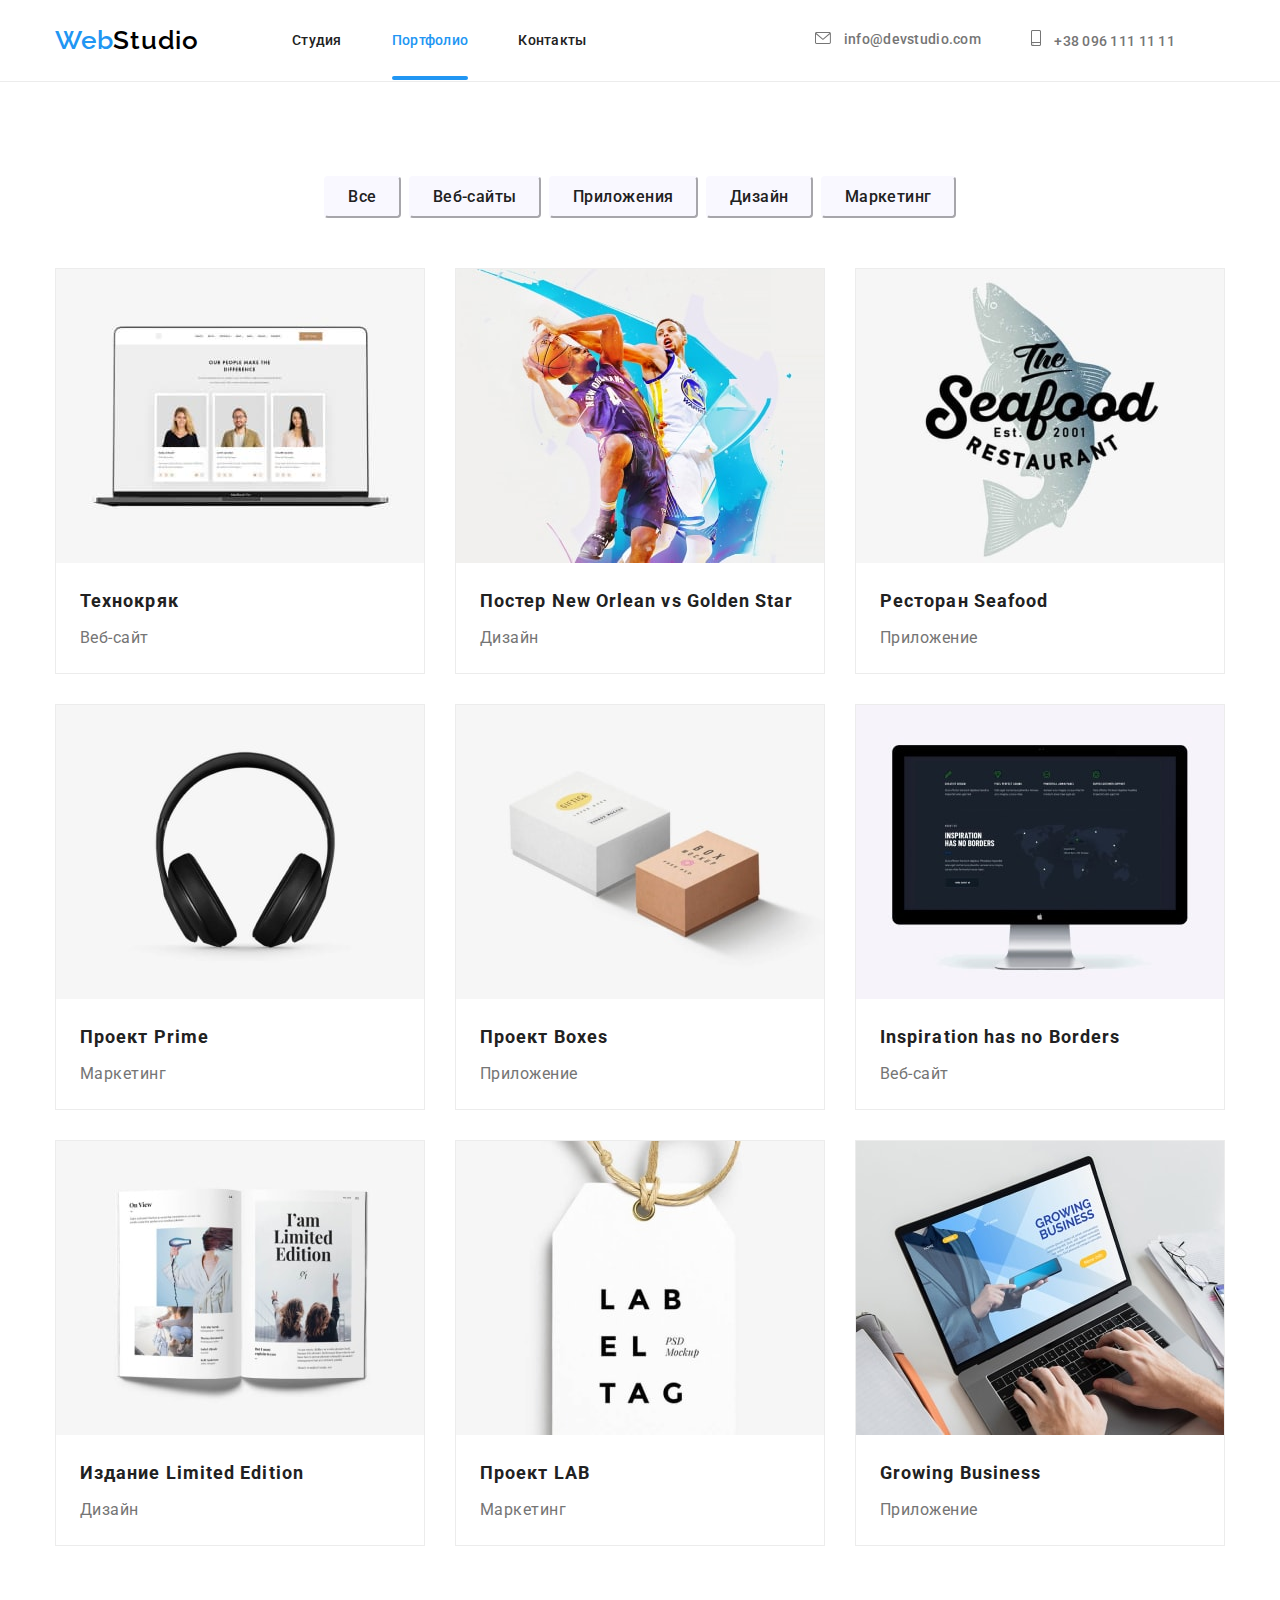
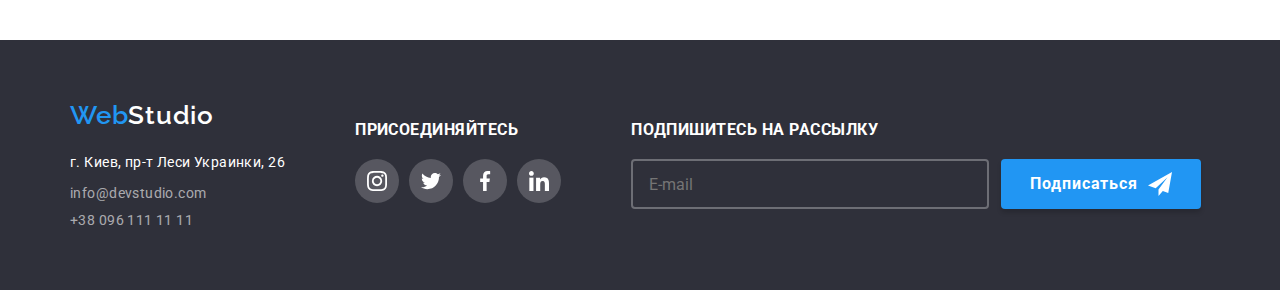
==== portfolio.html @ baeb5adb "добавление фалов" ====
<!DOCTYPE html>
<html lang="ru">
<head>
    <meta charset="UTF-8">
    <meta name="viewport" content="width=device-width, initial-scale=1.0">
    <title>Портфолио</title>
    <link rel="stylesheet" href="https://cdnjs.cloudflare.com/ajax/libs/modern-normalize/1.0.0/modern-normalize.css">
    <link rel="stylesheet" href="./css/styles.css"> 
    <link href="https://fonts.googleapis.com/css2?family=Raleway:wght@600&family=Roboto:wght@400;500;700;900&display=swap" rel="stylesheet">
</head>
<body>
    
        <!--HEADER-->
        <header class="header">
            <div class="container">
                <nav class="navigation">
                    <a class="link navigation-link" href="./index.html" aria-label="логотип вебстудии" lang="en">
                        <span class="web">Web</span>Studio
                        
                    </a>
                    <ul class="list navigation-list">
                        <li class="navigation-list-item">
                            <a class="link navigation-list-link" href="./index.html"> Студия </a>
                        </li>
                        <li class="navigation-list-item">
                            <a class="link navigation-list-link link-portofolio" href="">Портфолио</a>
                        </li>
                        <li class="navigation-list-item">
                            <a class="link navigation-list-link" href="">Контакты</a>
                        </li>
                    </ul>
                </nav>
                
                <address class="address">
                    <ul class="list header-address-link">
                    <li class="header-address">
                        <a class="link header-mail-link" 
                            href="mailto:info@devstudio.com">
                            <svg>
                                <use href="./images/sprite.svg#icon-envelope" ></use>
                            </svg>
                            info@devstudio.com
                        </a>
                    </li>
                    <li class="header-address">
                        <a class="link header-tel-link" 
                            href="tel:+380961111111">
                            <svg>
                                <use href="./images/sprite.svg#icon-smartphone" ></use>
                            </svg>
                            +38 096 111 11 11
                        </a>
                    </li>
                    </ul>
            </address>
            </div>
        </header>

        <main>
            
            <nav class="projects-nav">
                <div class="container">
                    <h1 class="title-projects-nav visually-hidden">Навигация по проектам</h1>
                    <ul class="list btn-nav">
                        <li class="btn-nav-list">
                            <button type="button" class="model-btn-nav"> Все </button>
                        </li>
                        <li class="btn-nav-list">
                            <button type="button" class="model-btn-nav"> Веб-сайты </button>
                        </li>
                        <li class="btn-nav-list">
                            <button type="button" class="model-btn-nav"> Приложения </button>
                        </li>
                        <li class="btn-nav-list">
                            <button type="button" class="model-btn-nav"> Дизайн </button>
                        </li>
                        <li class="btn-nav-list">
                            <button type="button" class="model-btn-nav"> Маркетинг </button>
                        </li>
                    </ul>
                </div>
            </nav>
            
            <section class="project-nav-section">
                <div class="container">
                    <ul class="list list-project-nav">
                        <li class="list-progect">
                            <div class="project-text-container">
                                <div class="project-text">
                                    <p>Технокряк это современная площадка распространения коронавируса. Компании используют эту платформу для цифрового шпионажа и атак на защищённые сервера конкурентов.</p>
                                </div>
                                <img class="project-img" src="./images/project-foto/project1.jpg" alt="Фотографии специалистов">
                                
                            </div>
                            <div class="container-subject">
                                <h3 class="subject"> Технокряк</h3>
                                <p class="subject-project">Веб-сайт</p>
                            </div>
                        </li>
                        <li class="list-progect">
                            <div class="project-text-container">
                                <div class="project-text">
                                    <p>Технокряк это современная площадка распространения коронавируса. Компании используют эту платформу для цифрового шпионажа и атак на защищённые сервера конкурентов.</p>
                                </div>
                                <img class="project-img" src="./images/project-foto/project2.jpg" alt="Постер баскетбольного матча">
                            </div>

                            <div class="container-subject">
                                <h3 class="subject">Постер <span lang="en"> New Orlean vs Golden Star</span></h3>
                                <p class="subject-project">Дизайн</p>
                            </div>
                        </li>
                        <li class="list-progect">
                            <div class="project-text-container">
                                <div class="project-text">
                                    <p>Технокряк это современная площадка распространения коронавируса. Компании используют эту платформу для цифрового шпионажа и атак на защищённые сервера конкурентов.</p>
                                </div>
                                <img class="project-img" src="./images/project-foto/project3.jpg" alt="Логотип ресторана в виде рыбы">
                            </div>
                            <div class="container-subject">
                                <h3 class="subject"> Ресторан <span lang="en"> Seafood</span></h3>
                                <p class="subject-project">Приложение</p>
                            </div>
                        </li>
                        <li class="list-progect">
                            <div class="project-text-container">
                                <div class="project-text">
                                    <p>Технокряк это современная площадка распространения коронавируса. Компании используют эту платформу для цифрового шпионажа и атак на защищённые сервера конкурентов.</p>
                                </div>  
                                <img class="project-img" src="./images/project-foto/project4.jpg" alt="Наушники">
                            </div>
                            <div class="container-subject">
                                <h3 class="subject"> Проект <span lang="en"> Prime</span></h3>
                                <p class="subject-project">Маркетинг</p>
                            </div>
                        </li>
                        <li class="list-progect"> 
                            <div class="project-text-container">
                                <div class="project-text">
                                    <p>Технокряк это современная площадка распространения коронавируса. Компании используют эту платформу для цифрового шпионажа и атак на защищённые сервера конкурентов.</p>
                                </div>
                                <img class="project-img" src="./images/project-foto/project5.jpg" alt="Две коробочки">
                            </div>
                            <div class="container-subject">
                                <h3 class="subject">Проект <span lang="en"> Boxes</span></h3>
                                <p class="subject-project">Приложение </p>
                            </div>
                        </li>
                        <li class="list-progect">
                            <div class="project-text-container">
                                <div class="project-text">
                                    <p>Технокряк это современная площадка распространения коронавируса. Компании используют эту платформу для цифрового шпионажа и атак на защищённые сервера конкурентов.</p>
                                </div>
                                <img class="project-img" src="./images/project-foto/project6.jpg" alt="Веб-сайт на мониторе компьютера">
                            </div>
                            <div class="container-subject">
                                <h3 class="subject"> <span lang="en">Inspiration has no Borders</span></h3>
                                <p class="subject-project">Веб-сайт</p>
                            </div>
                        </li>
                        <li class="list-progect">
                            <div class="project-text-container">
                                <div class="project-text">
                                    <p>Технокряк это современная площадка распространения коронавируса. Компании используют эту платформу для цифрового шпионажа и атак на защищённые сервера конкурентов.</p>
                                </div>
                                <img class="project-img" src="./images/project-foto/project7.jpg" alt="Раскрытая книга">
                            </div>
                            <div class="container-subject">
                                <h3 class="subject"> Издание <span lang="en"> Limited Edition</span></h3>
                                <p class="subject-project">Дизайн</p>
                            </div>   
                        </li>
                        <li class="list-progect">
                            <div class="project-text-container">
                                <div class="project-text">
                                    <p>Технокряк это современная площадка распространения коронавируса. Компании используют эту платформу для цифрового шпионажа и атак на защищённые сервера конкурентов.</p>
                                </div>
                                <img class="project-img" src="./images/project-foto/project8.jpg" alt="Бирка">
                            </div>
                            <div class="container-subject">
                                <h3 class="subject"> Проект <span lang="en"> LAB</span></h3>
                                <p class="subject-project">Маркетинг</p>
                            </div>
                        </li>
                        <li class="list-progect">
                            <div class="project-text-container">
                                <div class="project-text">
                                    <p>Технокряк это современная площадка распространения коронавируса. Компании используют эту платформу для цифрового шпионажа и атак на защищённые сервера конкурентов.</p>
                                </div>
                                <img class="project-img" src="./images/project-foto/project9.jpg" alt="Сайт приложения">
                            </div>
                            <div class="container-subject">
                                <h3 class="subject"> <span lang="en">Growing Business</span> </h3>
                                <p class="subject-project">Приложение</p>
                            </div>
                        </li>
                    </ul>
                </div>
            </section>
            
        </main>

        <footer class="footer">
            <div class="container-footer">
                <ul class="footer-list list">
                    <li class="footer-item">
                        <a class="link footer-navigation-link" href="./index.html" aria-label="логотип вебстудии" lang="en">
                            <span class="web">Web</span>Studio
                        </a> 
                        <address class="address">
                            <ul class="list footer-address-link">
                                <li class="footer-link">
                                    <a class="link footer-maps-link" href="https://goo.gl/maps/2Fpc7KWCbMKG8SjK6" target="_blank">г. Киев, пр-т Леси Украинки, 26</a>  </li>
                                <li class="footer-link">
                                    <a class="link footer-mail-link" href="mailto:info@devstudio.com">info@devstudio.com</a></li>
                                <li class="footer-link">
                                    <a class="link footer-tel-link" href="tel:+380961111111">+38 096 111 11 11</a></li>
                            </ul>
                        </address>
                    </li>
                    <li class="footer-item-container">
                       <h3 class="social-title">присоединяйтесь</h3> 
                       <ul class="social-list-footer list">
                        <li class="social-footer-item">
                          <a href="" class="social-footer-link">
                              <svg>
                                  <use href="./images/sprite.svg#icon-instagram" ></use>
                              </svg>
                          </a>
                        </li>
                        <li class="social-footer-item">
                          <a href="" class="social-footer-link">
                            <svg>
                                <use href="./images/sprite.svg#icon-twitter" ></use>
                            </svg> 
                          </a>

                        </li>
                        <li class="social-footer-item">
                          <a href="" class="social-footer-link">
                            <svg>
                                <use href="./images/sprite.svg#icon-facebook" ></use>
                            </svg>
                          </a>

                        </li>
                        <li class="social-footer-item">
                          <a href="" class="social-footer-link">
                            <svg>
                                <use href="./images/sprite.svg#icon-linkedin" ></use>
                            </svg>
                          </a>

                        </li>
                    </ul>
                    </li>
                    <li class="footer-form-section">
                        <h3 class="social-title">Подпишитесь на рассылку</h3> 
                        <form action="#" class="footer-form">
                            <input type="email" 
                                name="email" 
                                
                                placeholder="E-mail"
                                class="footer-form-input">
                            <button type="submit" class="form-footer-btn">
                                
                                    Подписаться
                                    <svg width="24px" height="24px" class="submit-icon">
                                        <use href="./images/sprite.svg#icon-send"></use>
                                    </svg>        
                                
                            </button>   
                        </form>
                    </li>
                </ul>
            </div>
        </footer>
    
    
</body>
</html>
---- css/styles.css ----
:root {
    --main-font: "Roboto", sans-serif; 
    --secondary-font: "Raleway", sans-serif;
    --title-light-thene-color: #212121;
    --title-dark-thene-color: #FFFFFF;
    --subtitle-color: #757575;
    --footer-address-color: rgba(255, 255, 255, 0.6);
    --accent-color: #2196F3; 
    --portfolio-btn: #F9F8FF;
    --timing-function: cubic-bezier(0.4, 0, 0.2, 1);

}

*,
*::before,
*::after {
    margin: 0;
    padding: 0;
}

body {
    font-family: var(--main-font);
    font-style: normal;
}


.link {
    text-decoration: none;
}

.list {
    list-style: none;
    padding: 0;
    margin: 0;
}
.address {
    font-style: normal;
}

img {
    display: block;
}

.web {
    color: #2196F3;
}

.visually-hidden {
    position: absolute !important;
    clip: rect(1px 1px 1px 1px); /* IE6, IE7 */
    clip: rect(1px, 1px, 1px, 1px);
    padding: 0 !important;
    border: 0 !important;
    height: 1px !important;
    width: 1px !important;
    overflow: hidden;
}

.container {
    width: 1200px;
    padding-left: 15px;
    padding-right: 15px;
    margin: 0 auto;
}
   

.header {
    padding-bottom: 25px;
    padding-top: 25px;
    border-bottom: 1px solid #ECECEC;
}

.header .container {
    display: flex;
    align-items: center;
}

.header .address {
    margin-left: auto;
    margin-right: 50px;
}

.navigation {
    display: flex;
}

.navigation-list {
    display: flex;
    align-items: center;
}

.header-address-link{
    display: flex;
    transition: color 250ms var(--timing-function);
}

.header-mail-link svg {
    height: 12px;
    width: 16px;
    margin-right: 10px;
}

.header-tel-link svg {
    height: 16px;
    width: 10px;
    margin-right: 10px;
}

.header-mail-link:hover svg,
.header-tel-link:hover svg {
    --color5: #2196F3;
} 

.navigation-list-item:not(:last-child) {
    margin-right: 50px;
}

.header-address:not(:last-child) {
    margin-right: 50px;
}

.navigation-link {
    font-family: var(--secondary-font);
    font-style: normal;
    font-weight: 600;
    font-size: 26px;
    line-height: 1.192;
    letter-spacing: 0.03em;
    color: #000000;
    margin-right: 93px;

}
.navigation-list-link {
    font-family: var(--main-font);
    font-style: normal;
    font-weight: 500;
    font-size: 14px;
    line-height: 1.143;
    letter-spacing: 0.02em;
    color: #212121;
    padding-top: 32px;
    padding-bottom: 32px;
    position: relative; 
    transition: color 250ms var(--timing-function);
}



.link-studija,
.link-portofolio {
    color: var(--accent-color);
}


.link-studija::after,
.link-portofolio::after {
    display: block;
    content: " ";
    left: 0;
    bottom: 0;
    width: 100%;
    height: 4px;
    border-radius: 2px;
    background-color:var(--accent-color);
    position: absolute;
    transition: color 250ms var(--timing-function);
}


.navigation-list-link:hover,
.navigation-list-link:focus,
.header-address-link :hover,
.header-address-link :focus {
    color: var(--accent-color);
}

.header-mail-link,
.header-tel-link {
    font-family: var(--main-font);
    font-style: normal;
    font-weight: 500;
    font-size: 14px;
    line-height: 1.143;
    letter-spacing: 0.02em;
    color: #757575;
}


.hero-title {
    margin-top: 0;
    margin-bottom: 30px;
    font-family: var(--main-font);
    font-style: normal;
    font-weight: 900;
    font-size: 44px;
    line-height: 1.366;
    text-align: center;
    letter-spacing: 0.06em;
    text-transform: uppercase;
    color: var(--title-dark-thene-color); 
}

.hero {
    background: #2F303A;
    padding-top: 200px;
    padding-bottom: 200px;
    background-image: linear-gradient(rgba(47, 48, 58, 0.4),rgba(47, 48, 58, 0.4)), 
                      url(../images/hero/hero1.jpg);
    background-repeat: no-repeat;    
    background-size: cover;            
}

.model-btn {
    min-width: 200px;
    border-radius: 4px;
    padding: 10px 32px;
    font-family: var(--main-font);
    font-style: normal;
    font-weight: 700;
    font-size: 16px;
    line-height: 1.875;
    align-items: center;
    text-align: center;
    letter-spacing: 0.06em;
    color: var(--title-dark-thene-color);
    background: var(--accent-color);
    border-color: var(--accent-color);
    display: block;
    margin: 0 auto; 
    cursor: pointer; 
    outline: none;
    border: none;
}


.backdrop {
    position: fixed;
    overflow-y: auto;
    top: 0;
    left: 0;
    width: 100%;
    height: 100%;
    background-color: rgba(0, 0, 0, 0.5);
}

.support {
    display: flex;
    justify-content: center;
    align-items: center;
    min-height: 100%;
}

.model {
    position: relative;
    width: 528px;
    height: 581px;
    background-color: #FFFFFF;
    
    padding-left: 40px;
    padding-right: 40px;
    
}

.close-btn svg {
    position: absolute;
    width: 30px;
    height: 30px;
    top: 8px;
    right: 8px; 
    background-color: #FFFFFF;
    border: 1px solid rgba(0, 0, 0, 0.1);
    border-radius: 50%;
    cursor: pointer;
   
}

.close-btn:hover  {
    --color3: #2196F3;
}

.modal-title {
    font-weight: 700;
    font-size: 20px;
    line-height: 1.172;
    text-align: center;
    letter-spacing: 0.03em;
    color: #212121;
    margin-top: 16px;
    margin-bottom: 12px;
}

.form-container {
    display: block;
    margin-bottom: 10px;
    font-weight: 400;
    font-size: 12px;
    line-height: 1.172;
    text-align: ;
    letter-spacing: 0.01em;
    color: rgba(117, 117, 117, 1);
    position: relative;
    cursor: pointer;
}

.form-input{
    
    width: 448px;
    height: 40px;
    border-color: rgba(33, 33, 33, 0.2);
    border-style: solid;
    margin-top: 4px;
    padding-left: 42px;
}   

.form-container-coment {
    font-weight: 400;
    font-size: 12px;
    line-height: 1.172;
    text-align: ;
    letter-spacing: 0.01em;
    color: rgba(117, 117, 117, 1);
    cursor: pointer;
    
}

.form-coment{
    
    width: 448px;
    height: 120px;
    padding: 12px;
    resize: none;
    border-color: rgba(33, 33, 33, 0.2);
    border-style: solid;
    margin-top: 4px;
    margin-bottom: 20px; 
}

.modal-form-icon {
    position: absolute;
    bottom: 12px;
    left: 12px;
}

.form-input:focus + .modal-form-icon,
.form-input:hover + .modal-form-icon{
    fill: #2196F3;
}

.form-input:hover,
.form-coment:hover,
.form-input:focus,
.form-coment:focus {
    border-color: #2196F3;
    color: #2196F3;
    outline: none;
}

.form-checkbox-conteiner {
    display: flex;
    align-items: center;
    justify-content: center;
    font-family: var(--main-font);
    font-style: normal;
    font-weight: 400;
    font-size: 14px;
    line-height: 1.714;
    letter-spacing: 0.03em;
    color: rgba(117, 117, 117, 1);
    

}

.form-checkbox-conteiner::before {
    display: inline-block;
    content: "";
    width: 16px;
    height: 15px;
    border-radius: 2px;
    border: 0.75px solid #212121;
    margin-right: 8px;
    
   
}

.form-checkbox:checked + .form-checkbox-conteiner::before {
    background-color: #2196F3;
    background-image: url(../images/modal/check.svg);
    border: none;
   
    
}


.checkbox-item {
    color: #2196F3;
    margin-left: 5px;
    
}


.form-submit-btn {
    
    font-family: var(--main-font);
    font-style: normal;
    font-weight: 700;
    font-size: 16px;
    line-height: 1.875;
    align-items: center;
    text-align: center;
    letter-spacing: 0.06em;
    background-color: rgba(33, 150, 243, 1);
    width: 200px;
    height: 50px;
    border-radius: 4px;
    border-color: rgba(33, 150, 243, 1);
    color: #FFFFFF;
    box-shadow: 0px 4px 4px rgba(0, 0, 0, 0.15);
    cursor: pointer;
    display: block;
    margin: 0 auto;
    border: none;
    
}

.is-hidden {
    opacity: 0;
    visibility: hidden;
    pointer-events: none;
}

.articl {
    padding-top: 47px;
    padding-bottom: 47px;
}

.articl-list {
    display: flex;
    
}

.articl-list-item:not(:last-child) {
    margin-right: 30px;
   
}

.articl-list-item {
    width: 270px;
}


.antenna::before {
    display: block;
    content: "";
    height: 120px;
    background-image: url(../images/figure-icon/antenna.svg);
    background-repeat: no-repeat;
    background-position: center;
    background-color: #F5F4FA;
    
}

.clock::before {
    display: block;
    content: "";
    height: 120px;
    background-image: url(../images/figure-icon/clock.svg);
    background-repeat: no-repeat;
    background-position: center;
    background-color: #F5F4FA;
}

.diagram::before {
    display: block;
    content: "";
    height: 120px;
    background-image: url(../images/figure-icon/diagram.svg);
    background-repeat: no-repeat;
    background-position: center;
    background-color: #F5F4FA;
}

.astronaut::before {
    display: block;
    content: "";
    height: 120px;
    background-image: url(../images/figure-icon/astronaut.svg);
    background-repeat: no-repeat;
    background-position: center;
    background-color: #F5F4FA;
}


.articl-title-hidden {
    margin-top: 0;
    margin-bottom: 0;
}

.articl-title {
    margin-top: 30px;
    margin-bottom: 10px;
    font-weight: 700;
    font-size: 14px;
    line-height: 1.143;
    letter-spacing: 0.03em;
    text-transform: uppercase;
    color: #212121;
}

.articl-content {
    margin-top: 0;
    margin-bottom: 0;
    font-family: var(--main-font);
    font-style: normal;
    font-weight: normal;
    font-size: 14px;
    line-height: 1.714;
    letter-spacing: 0.03em;
    color: #757575;
}

.services-section {
    padding-bottom: 94px;
    
}

.services-title,
.about-title,
.clients-title {
    font-weight: 700;
    font-size: 36px;
    line-height: 1.167;
    text-align: center;
    letter-spacing: 0.03em;
    color: #212121;
    margin-top: 0;
    margin-bottom: 50px;
}

.services-img-list {
    display: flex;
    flex-wrap: wrap;
}

.services-img {
    width: 370px;
    position: relative;
    
}

.services-img:not(:last-child) {
    margin-right: 30px;
}

.services-text {
    background: rgba(47, 48, 58, 0.8);
    color: #FFFFFF;
    font-family: var(--main-fon);
    font-style: normal;
    font-weight: 700;
    font-size: 14px;
    line-height: 1.143;
    letter-spacing: 0.03em;
    text-align: center;
    text-transform: uppercase;
    padding-top: 27px;
    padding-bottom: 27px;
    position: absolute;
    width: 100%;
    left: 0;
    bottom: 0;
}

.about-us-section {
    padding-top: 94px;
    padding-bottom: 94px;
    background-color: #F5F4FA;
}

.container-about {
    padding-top: 30px;
    padding-bottom: 30px;
}

.about-list   {
    display: flex;
    flex-wrap: wrap;

}

.about-inf {
    width: 270px;
    background-color: #FFFFFF;
    border: 1px solid #ECECEC;
    box-shadow: 0px 2px 1px 0px rgba(0, 0, 0, 0.2), 
                0px 1px 1px 0px rgba(0, 0, 0, 0.14), 
                0px 1px 3px 0px rgba(0, 0, 0, 0.12);
    border-radius: 0px 0px 4px 4px;            
}

.about-inf:not(:last-child) {
    margin-right: 30px;
}

.about-img {
    width: 270px;
    margin-top: 0;
    margin-bottom: 0;
}

.about-name {
    font-weight: 500;
    font-size: 16px;
    line-height: 1.188;
    text-align: center;
    letter-spacing: 0.03em;
    color: #212121;
    margin-top: 0;
    margin-bottom: 10px;
}

.about-prof {
    font-weight: 400;
    font-size: 16px;
    line-height: 1.188;
    text-align: center;
    letter-spacing: 0.03em;
    color: #757575;
    margin-top: 0;
    margin-bottom: 16px;
}

.social-list {
    display: flex;
    align-items: center;
    justify-content: center;
}

.social-link {
    display: flex;
    height: 44px;
    width: 44px;
    border-radius: 50%;
    align-items: center;
    justify-content: center;
}

.social-list-item {
    display: flex;
    border-radius: 50%;
    align-items: center;
    justify-content: center;
    transition: all 250ms var(--timing-function);
}

.social-list-item:not(:last-child) {
    margin-right: 10px;
}

.social-list-item:hover {
    background-color: #2196F3 ;
    cursor: pointer;
    
}

.social-list-item:hover svg {
    --color4: #FFFFFF; }


.social-link svg {
    width: 20px;
    height: 20px;
}

.clients-section {
    padding-top: 94px;
    padding-bottom: 94px;
}

.clients-list {
    display: flex;
    align-items: center;
    justify-content: center;
}

.clients-list-link {
    display: flex;
    height: 90px;
    width: 170px;
    align-items: center;
    justify-content: center ;
    border: 1px solid #afb1b8;
    border-radius: 4px;
    transition: all 250ms var(--timing-function);
}

.clients-list-item:not(:last-child) {
    margin-right: 30px;
}

.clients-list-link svg {
    --color2: #AFB1B8;
    transition: all 250ms var(--timing-function);
   
    
}

.clients-list-link:hover svg {
    --color4: #2196F3;
    --color2:  #2196F3;
}

.clients-list-link:hover {
   border: 1px solid #2196F3;
}

.project-nav-section {
    padding-bottom: 94px;
}

.projects-nav {
    padding-top: 94px;
    padding-bottom: 50px;
}

.title-projects-nav {
    margin-top: 0;
    margin-bottom: 0;
}

.list btn-nav {
    margin-top: 0;
    margin-bottom: 0;
}

.list-project-nav {
    display: flex;
    flex-wrap: wrap;
}

.btn-nav {
    display: flex;
    flex-wrap: wrap;
    justify-content: center;
}

.model-btn-nav {

    display: inline-block;
    min-width: 73px;
    border-radius: 4px;
    padding: 6px 22px;
    align-items: center;
    font-family: var(--main-font);
    font-weight: 500;
    font-size: 16px;
    line-height: 1.625;
    text-align: center;
    letter-spacing: 0.03em;
    color: var(--title-light-thene-color);
    background: var(--portfolio-btn);
    border-color: var(--portfolio-btn);
    transition: all  250ms var(--timing-function);
}

.model-btn-nav:hover,
.model-btn-nav:focus {
    background-color: var(--accent-color);
    color: var(--title-dark-thene-color);
    cursor: pointer;
}

.btn-nav-list:not(:last-child) {
    margin-right: 8px;
}


.list-progect {
    
    width: 370px;
    border: 1px solid #ECECEC;
    transition: all 250ms var(--timing-function);
    
}

.list-progect:hover {
    box-shadow: 1px 4px 6px 0px rgba(0, 0, 0, 0.16), 
                1px 4px 6px 0px rgba(0, 0, 0, 0.06), 
                1px 4px 6px 0px rgba(0, 0, 0, 0.12); 
    
}

.list-progect:hover .project-text {
    cursor: pointer;
    transform: translateY(0%);
}

.list-progect:not(:nth-child(3n)) {
    margin-right: 30px;
}

.list-progect:not(:nth-last-child(-n+3)) {
    margin-bottom: 30px;
}

.project-img {
    margin-top: 0;
    margin-bottom: 0;
    
}

.project-text-container {
    position: relative;
    overflow: hidden;
}

.project-text {

    position: absolute;
    display: inline-block;
    font-family: var(--main-font);
    font-weight: 400;
    font-size: 18px;
    line-height: 28px;
    font-style: normal;
    letter-spacing: 0.03em;
    background-color: rgba(33, 150, 243, 0.9);
    color: #FFFFFF;
    width: 100%;
    height: 100%;

    padding: 63px 24px;
    top: 0;
    left: 0;
    transform: translateY(100%);
    transition: transform 250ms cubic-bezier(0.4, 0, 0.2, 1);
    
    
}


.subject {
    font-weight: 700;
    font-size: 18px;
    line-height: 2;
    letter-spacing: 0.06em;
    color: #212121;
    margin-top: 0;
    margin-bottom: 4px;

}

.subject-project {
    font-weight: 400;
    font-size: 16px;
    line-height: 1.875;
    letter-spacing: 0.03em;
    color: #757575;
    margin-top: 0;
    margin-bottom: 0;

}

.container-subject {
    padding: 20px 24px;
}


.footer {
    background: #2F303A;
    padding-top: 60px;
    padding-bottom: 60px;
    
   
}

.container-footer {
    width: 1170px;
    padding-left: 15px;
    padding-right: 15px;
    margin: 0 auto; 
}

.footer-navigation-link {
    font-family: var(--secondary-font);
    font-style: normal;
    font-weight: 600;
    font-size: 26px;
    line-height: 1.192;
    letter-spacing: 0.03em;
    color: var(--title-dark-thene-color);
}

.footer-maps-link {
    font-family: var(--main-font);
    font-style: normal;
    font-weight: 400;
    font-size: 14px;
    line-height: 1.714;
    letter-spacing: 0.03em;
    color: var(--title-dark-thene-color);
}

.footer-mail-link,
.footer-tel-link {
    font-family: var(--main-font);
    font-style: normal;
    font-weight: 400;
    font-size: 14px;
    line-height: 1,714px;
    letter-spacing: 0.03em;
    color: rgba(255, 255, 255, 0.6);
    margin-top: 0;
    margin-bottom: 0;
}

.footer-link:not(:last-child) {
    margin-bottom: 9px;
}

.footer .address {
    margin-top: 20px;
}

.footer-list {
    display: flex;
    align-items: center;
   

}

.footer-item {
    margin-right: 70px;
}

.footer-item-container {
    margin-bottom: 6px;
    margin-right: 70px;
}

.social-title {
    margin-bottom: 20px;
    text-transform: uppercase;
    font-size: var(--main-font);
    font-weight: 700;
    color: #FFFFFF;
    letter-spacing: 0.03em;
}

.social-list-footer {
    display: flex;
    align-items: center;
    justify-content: center;
   
}

.social-footer-item {
    display: flex;
    height: 44px;
    width: 44px;
    border-radius: 50%;
    align-items: center;
    justify-content: center;
    background: rgba(255, 255, 255, 0.1); 
}

.social-footer-link {
    display: flex;
    height: 44px;
    width: 44px;
    border-radius: 50%;
    align-items: center;
    justify-content: center;
    background: rgba(255, 255, 255, 0.1); 
    transition: background-color 250ms var(--timing-function);
}


.social-footer-item:not(:last-child) {
    margin-right: 10px;
}

.social-footer-link svg {
    width: 20px;
    height: 20px;
    --color4: #FFFFFF
}

.social-footer-link:hover {
    background-color: #2196F3 ;
}


.footer-form-input {
    width: 358px;
    height: 50px;
    margin-right: 12px;
    background-color: transparent;
    border-color: rgba(255, 255, 255, 0.3);
    border-style: solid;
    padding-left: 16px;
    border-radius: 4px;
    color: #FFFFFF ;
}

.footer-form-input:hover,
.footer-form-input:focus {
    border-color: #2196F3;
    
    outline: none;
}

.footer-form {
    display: flex;
}

.form-footer-btn {
    position: relative;
    display: flex;
    align-items: center;
    justify-content: center;
    font-family: var(--main-font);
    font-style: normal;
    font-weight: 700;
    font-size: 16px;
    line-height: 1.875;
    align-items: center;
    text-align: center;
    letter-spacing: 0.06em;
    background-color: rgba(33, 150, 243, 1);
    width: 200px;
    height: 50px;
    border-radius: 4px;
    border-color: rgba(33, 150, 243, 1);
    color: #FFFFFF;
    box-shadow: 0px 4px 4px rgba(0, 0, 0, 0.15);
    cursor: pointer;
    margin: 0 auto;
    border: none;
    
}

.btn-submit {
    margin-top: 30px;
    margin-bottom: 35px;
}

.submit-icon {
    margin-left: 10px;
}
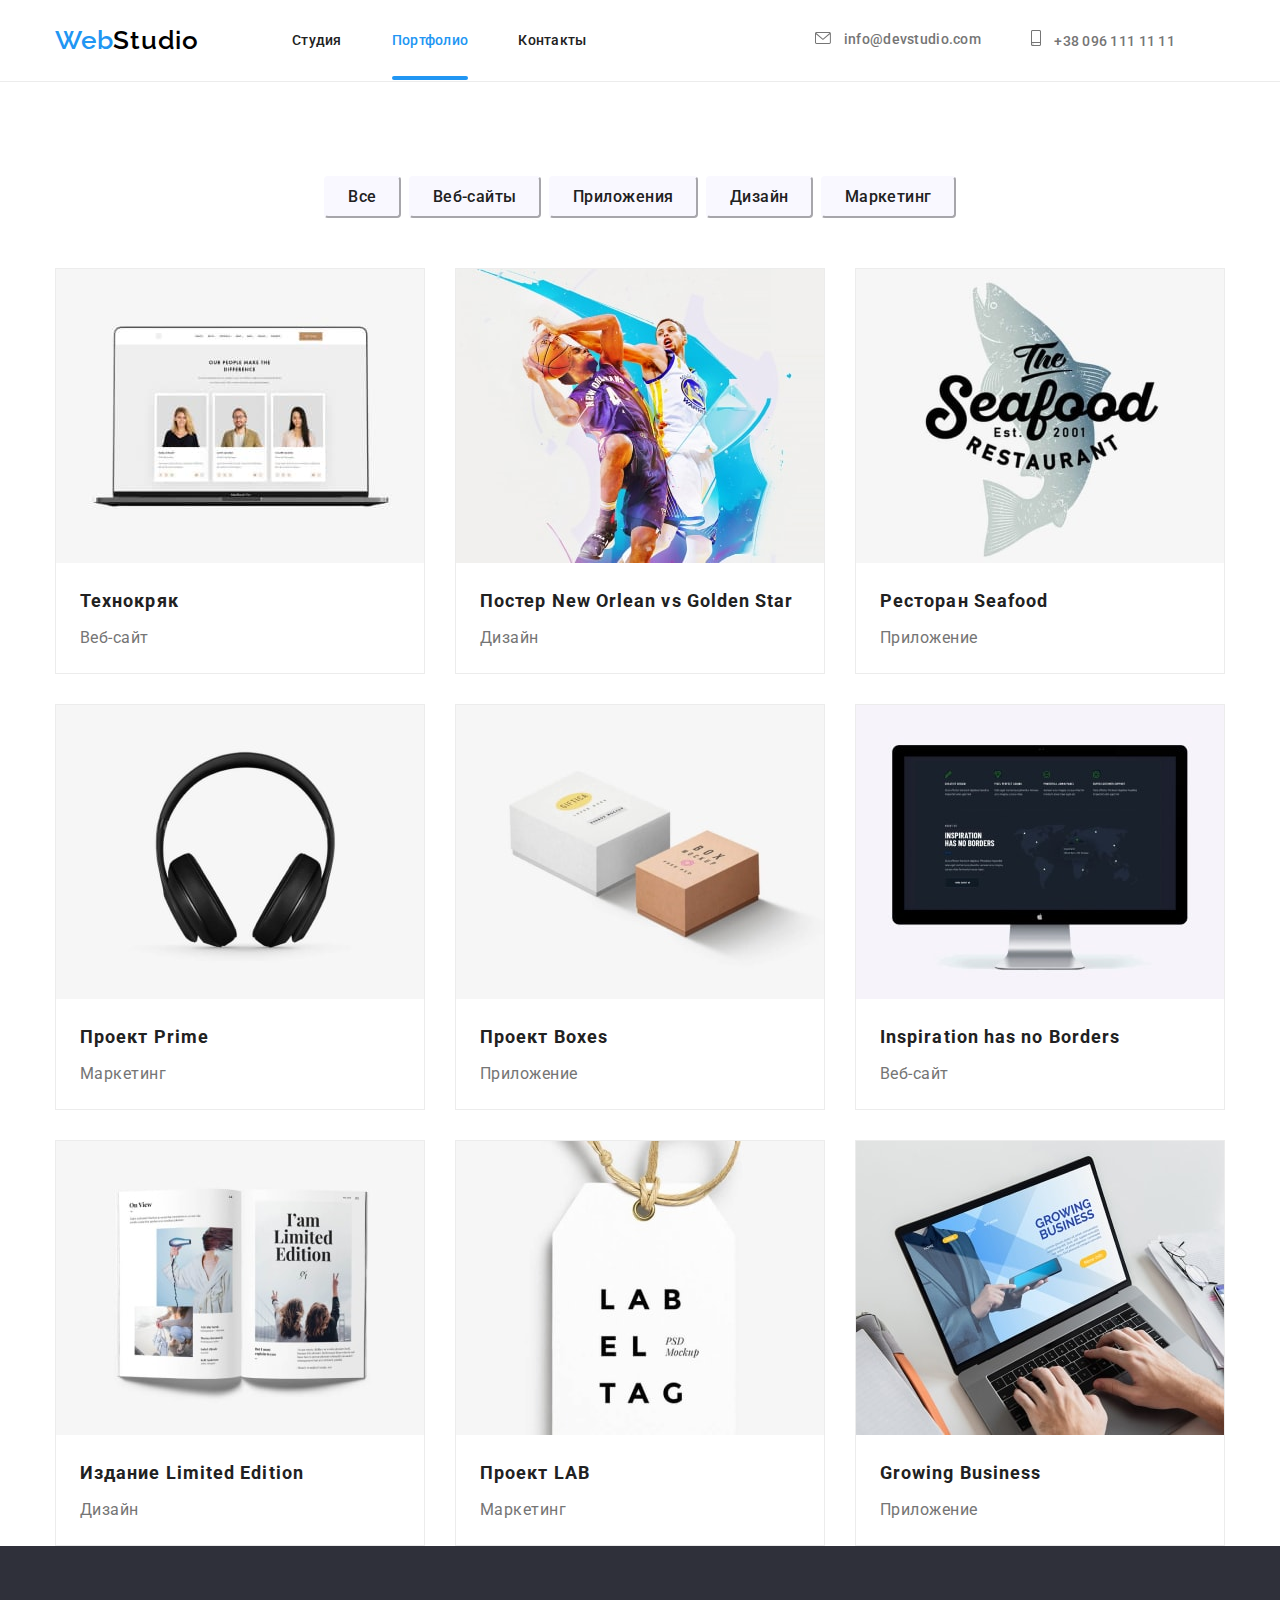
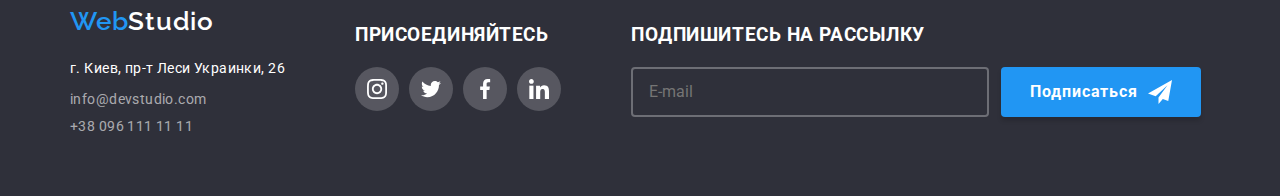
==== commit 453be5d2: "дз 7" ====
--- a/portfolio.html
+++ b/portfolio.html
@@ -5,7 +5,7 @@
     <meta name="viewport" content="width=device-width, initial-scale=1.0">
     <title>Портфолио</title>
     <link rel="stylesheet" href="https://cdnjs.cloudflare.com/ajax/libs/modern-normalize/1.0.0/modern-normalize.css">
-    <link rel="stylesheet" href="./css/styles.css"> 
+    <link rel="stylesheet" href="./css/portfolio.min.css"> 
     <link href="https://fonts.googleapis.com/css2?family=Raleway:wght@600&family=Roboto:wght@400;500;700;900&display=swap" rel="stylesheet">
 </head>
 <body>
--- a/css/portfolio.min.css
+++ b/css/portfolio.min.css
@@ -0,0 +1,2 @@
+.visually-hidden{position:absolute !important;clip:rect(1px 1px 1px 1px);clip:rect(1px, 1px, 1px, 1px);padding:0 !important;border:0 !important;height:1px !important;width:1px !important;overflow:hidden}*,*::before,*::after{margin:0;padding:0}body{font-family:"Roboto",sans-serif;font-style:normal}.link{text-decoration:none}.list{list-style:none;padding:0;margin:0}.address{font-style:normal}img{display:block}.container{width:1200px;padding-left:15px;padding-right:15px;margin:0 auto}.web{color:#2196F3}.header{padding-bottom:25px;padding-top:25px;border-bottom:1px solid #ECECEC}.header .container{display:flex;align-items:center}.header .address{margin-left:auto;margin-right:50px}.navigation{display:flex}.navigation-list{display:flex;align-items:center}.header-address-link{display:flex;transition:color 250ms cubic-bezier(0.4, 0, 0.2, 1)}.header-mail-link svg{height:12px;width:16px;margin-right:10px}.header-tel-link svg{height:16px;width:10px;margin-right:10px}.header-mail-link:hover svg,.header-tel-link:hover svg{--color5: #2196F3}.navigation-list-item:not(:last-child){margin-right:50px}.header-address:not(:last-child){margin-right:50px}.navigation-link{font-family:"Raleway",sans-serif;font-style:normal;font-weight:600;font-size:26px;line-height:1.192;letter-spacing:0.03em;color:#000000;margin-right:93px}.navigation-list-link{font-family:"Roboto",sans-serif;font-style:normal;font-weight:500;font-size:14px;line-height:1.143;letter-spacing:0.02em;color:#212121;padding-top:32px;padding-bottom:32px;position:relative;transition:color 250ms cubic-bezier(0.4, 0, 0.2, 1)}.link-studija,.link-portofolio{color:#2196F3}.link-studija::after,.link-portofolio::after{display:block;content:" ";left:0;bottom:0;width:100%;height:4px;border-radius:2px;background-color:#2196F3;position:absolute;transition:color 250ms cubic-bezier(0.4, 0, 0.2, 1)}.navigation-list-link:hover,.navigation-list-link:focus,.header-address-link :hover,.header-address-link :focus{color:#2196F3}.header-mail-link,.header-tel-link{font-family:"Roboto",sans-serif;font-style:normal;font-weight:500;font-size:14px;line-height:1.143;letter-spacing:0.02em;color:#757575}.projects-nav{padding-top:94px;padding-bottom:50px}.title-projects-nav{margin-top:0;margin-bottom:0}.list btn-nav{margin-top:0;margin-bottom:0}.list-project-nav{display:flex;flex-wrap:wrap}.btn-nav{display:flex;flex-wrap:wrap;justify-content:center}.model-btn-nav{display:inline-block;min-width:73px;border-radius:4px;padding:6px 22px;align-items:center;font-family:"Roboto",sans-serif;font-weight:500;font-size:16px;line-height:1.625;text-align:center;letter-spacing:0.03em;color:#212121;background:#F9F8FF;border-color:#F9F8FF;transition:all 250ms cubic-bezier(0.4, 0, 0.2, 1)}.model-btn-nav:hover,.model-btn-nav:focus{background-color:#2196F3;color:#fff;cursor:pointer}.btn-nav-list:not(:last-child){margin-right:8px}.list-progect{width:370px;border:1px solid #ECECEC;transition:all 250ms cubic-bezier(0.4, 0, 0.2, 1)}.list-progect:hover{box-shadow:1px 4px 6px 0px rgba(0,0,0,0.16),1px 4px 6px 0px rgba(0,0,0,0.06),1px 4px 6px 0px rgba(0,0,0,0.12)}.list-progect:hover .project-text{cursor:pointer;transform:translateY(0%)}.list-progect:not(:nth-child(3n)){margin-right:30px}.list-progect:not(:nth-last-child(-n+3)){margin-bottom:30px}.project-img{margin-top:0;margin-bottom:0}.project-text-container{position:relative;overflow:hidden}.project-text{position:absolute;display:inline-block;font-family:"Roboto",sans-serif;font-weight:400;font-size:18px;line-height:28px;font-style:normal;letter-spacing:0.03em;background-color:rgba(33,150,243,0.9);color:#FFFFFF;width:100%;height:100%;padding:63px 24px;top:0;left:0;transform:translateY(100%);transition:transform 250ms cubic-bezier(0.4, 0, 0.2, 1)}.subject{font-weight:700;font-size:18px;line-height:2;letter-spacing:0.06em;color:#212121;margin-top:0;margin-bottom:4px}.subject-project{font-weight:400;font-size:16px;line-height:1.875;letter-spacing:0.03em;color:#757575;margin-top:0;margin-bottom:0}.container-subject{padding:20px 24px}.footer{background:#2F303A;padding-top:60px;padding-bottom:60px}.container-footer{width:1170px;padding-left:15px;padding-right:15px;margin:0 auto}.footer-navigation-link{font-family:"Raleway",sans-serif;font-style:normal;font-weight:600;font-size:26px;line-height:1.192;letter-spacing:0.03em;color:#fff}.footer-maps-link{font-family:"Roboto",sans-serif;font-style:normal;font-weight:400;font-size:14px;line-height:1.714;letter-spacing:0.03em;color:#fff}.footer-mail-link,.footer-tel-link{font-family:"Roboto",sans-serif;font-style:normal;font-weight:400;font-size:14px;line-height:1,714px;letter-spacing:0.03em;color:rgba(255,255,255,0.6);margin-top:0;margin-bottom:0}.footer-link:not(:last-child){margin-bottom:9px}.footer .address{margin-top:20px}.footer-list{display:flex;align-items:center}.footer-item{margin-right:70px}.footer-item-container{margin-bottom:6px;margin-right:70px}.social-title{margin-bottom:20px;text-transform:uppercase;font-size:"Roboto",sans-serif;font-weight:700;color:#fff;letter-spacing:0.03em}.social-list-footer{display:flex;align-items:center;justify-content:center}.social-footer-item{display:flex;height:44px;width:44px;border-radius:50%;align-items:center;justify-content:center;background:rgba(255,255,255,0.1)}.social-footer-link{display:flex;height:44px;width:44px;border-radius:50%;align-items:center;justify-content:center;background:rgba(255,255,255,0.1);transition:background-color 250ms cubic-bezier(0.4, 0, 0.2, 1)}.social-footer-item:not(:last-child){margin-right:10px}.social-footer-link svg{width:20px;height:20px;--color4: #FFFFFF}.social-footer-link:hover{background-color:#2196F3}.footer-form-input{width:358px;height:50px;margin-right:12px;background-color:transparent;border-color:rgba(255,255,255,0.3);border-style:solid;padding-left:16px;border-radius:4px;color:#fff}.footer-form-input:hover,.footer-form-input:focus{border-color:#2196F3;outline:none}.footer-form{display:flex}.form-footer-btn{position:relative;display:flex;align-items:center;justify-content:center;font-family:"Roboto",sans-serif;font-style:normal;font-weight:700;font-size:16px;line-height:1.875;align-items:center;text-align:center;letter-spacing:0.06em;background-color:#2196f3;width:200px;height:50px;border-radius:4px;border-color:#2196f3;color:#FFFFFF;box-shadow:0px 4px 4px rgba(0,0,0,0.15);cursor:pointer;margin:0 auto;border:none}.btn-submit{margin-top:30px;margin-bottom:35px}.submit-icon{margin-left:10px}
+/*# sourceMappingURL=portfolio.min.css.map */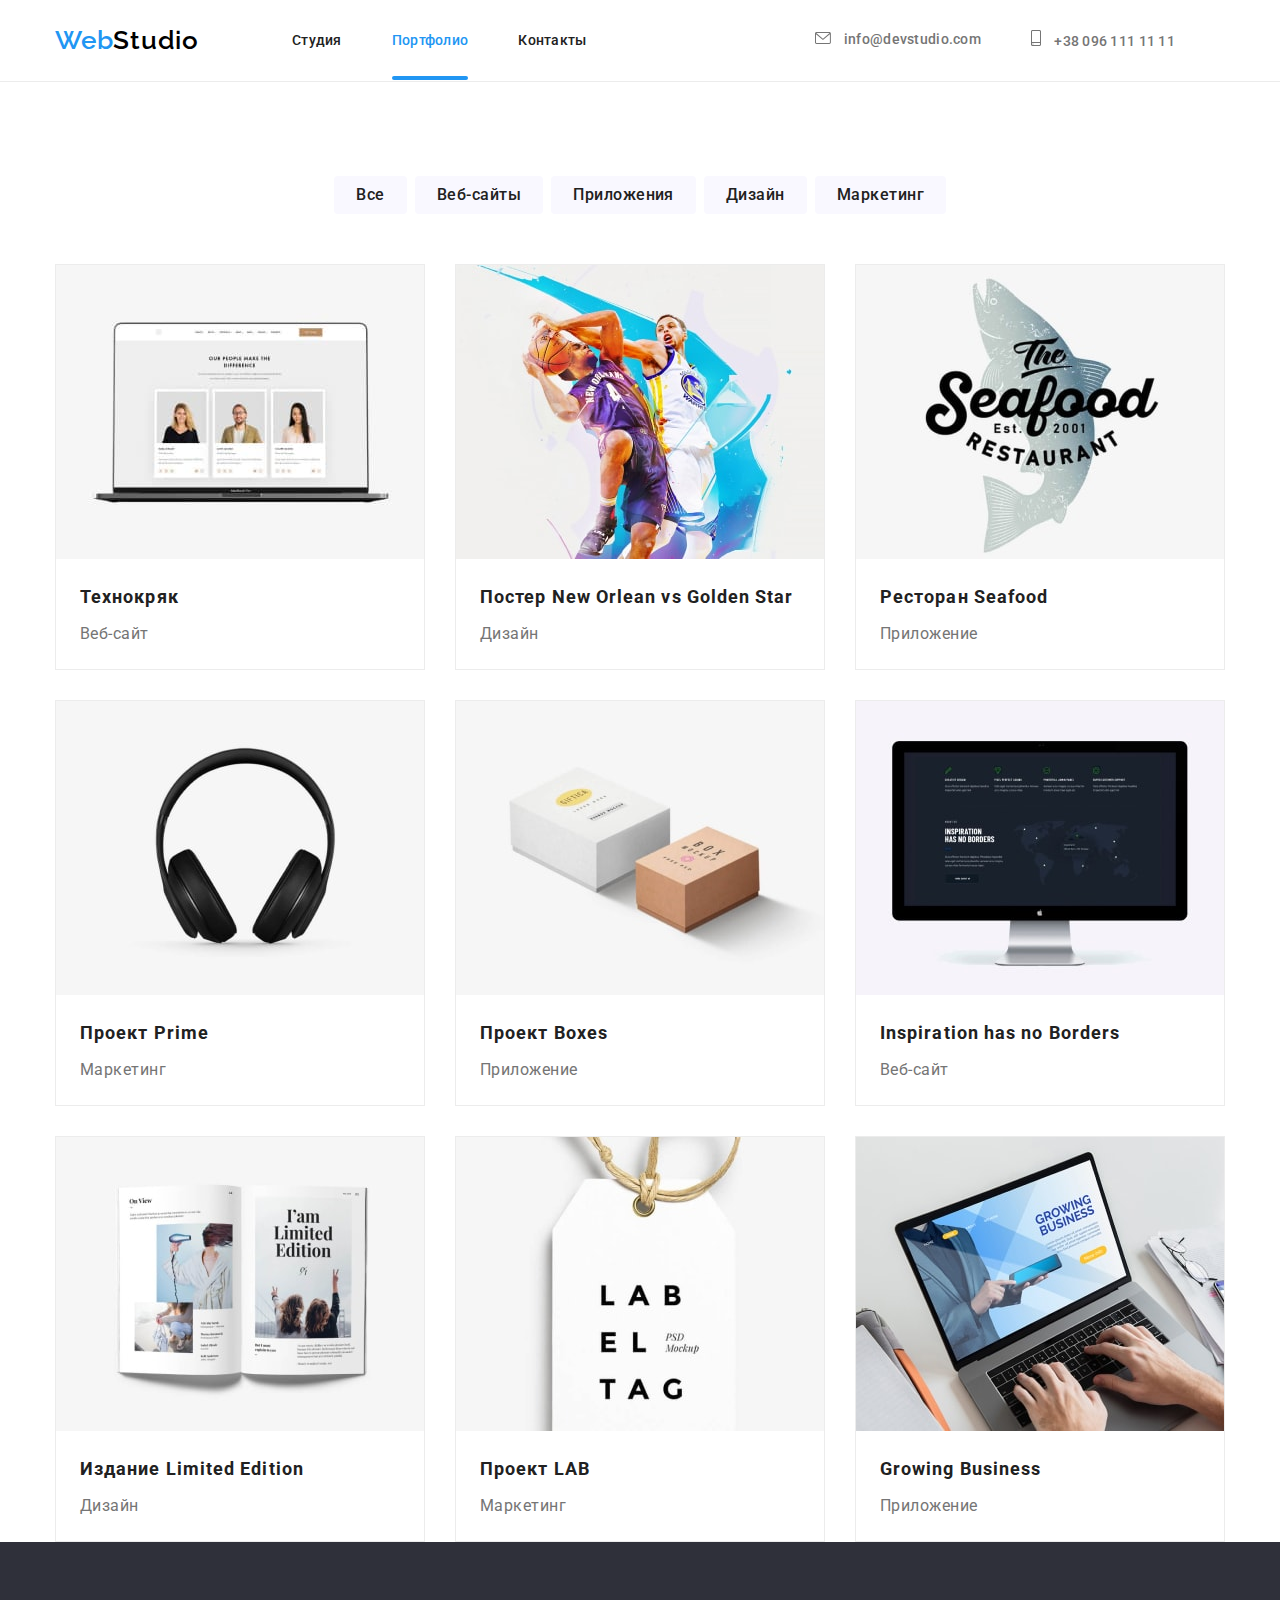
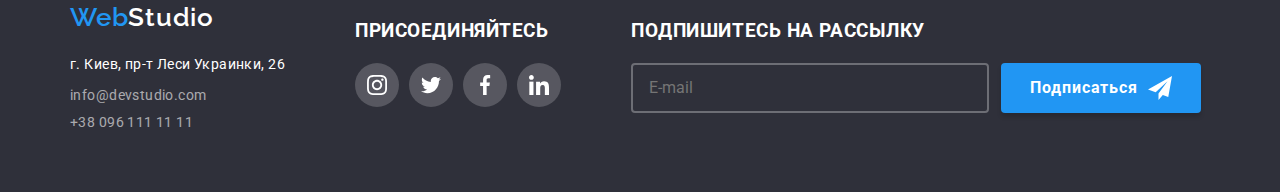
==== commit 34bf693e: "дз 7 исправление ошибок" ====
--- a/portfolio.html
+++ b/portfolio.html
@@ -23,7 +23,7 @@
                             <a class="link navigation-list-link" href="./index.html"> Студия </a>
                         </li>
                         <li class="navigation-list-item">
-                            <a class="link navigation-list-link link-portofolio" href="">Портфолио</a>
+                            <a class="link navigation-list-link link-portfolio" href="">Портфолио</a>
                         </li>
                         <li class="navigation-list-item">
                             <a class="link navigation-list-link" href="">Контакты</a>
@@ -84,7 +84,7 @@
             <section class="project-nav-section">
                 <div class="container">
                     <ul class="list list-project-nav">
-                        <li class="list-progect">
+                        <li class="list-project">
                             <div class="project-text-container">
                                 <div class="project-text">
                                     <p>Технокряк это современная площадка распространения коронавируса. Компании используют эту платформу для цифрового шпионажа и атак на защищённые сервера конкурентов.</p>
@@ -97,7 +97,7 @@
                                 <p class="subject-project">Веб-сайт</p>
                             </div>
                         </li>
-                        <li class="list-progect">
+                        <li class="list-project">
                             <div class="project-text-container">
                                 <div class="project-text">
                                     <p>Технокряк это современная площадка распространения коронавируса. Компании используют эту платформу для цифрового шпионажа и атак на защищённые сервера конкурентов.</p>
@@ -110,7 +110,7 @@
                                 <p class="subject-project">Дизайн</p>
                             </div>
                         </li>
-                        <li class="list-progect">
+                        <li class="list-project">
                             <div class="project-text-container">
                                 <div class="project-text">
                                     <p>Технокряк это современная площадка распространения коронавируса. Компании используют эту платформу для цифрового шпионажа и атак на защищённые сервера конкурентов.</p>
@@ -122,7 +122,7 @@
                                 <p class="subject-project">Приложение</p>
                             </div>
                         </li>
-                        <li class="list-progect">
+                        <li class="list-project">
                             <div class="project-text-container">
                                 <div class="project-text">
                                     <p>Технокряк это современная площадка распространения коронавируса. Компании используют эту платформу для цифрового шпионажа и атак на защищённые сервера конкурентов.</p>
@@ -134,7 +134,7 @@
                                 <p class="subject-project">Маркетинг</p>
                             </div>
                         </li>
-                        <li class="list-progect"> 
+                        <li class="list-project"> 
                             <div class="project-text-container">
                                 <div class="project-text">
                                     <p>Технокряк это современная площадка распространения коронавируса. Компании используют эту платформу для цифрового шпионажа и атак на защищённые сервера конкурентов.</p>
@@ -146,7 +146,7 @@
                                 <p class="subject-project">Приложение </p>
                             </div>
                         </li>
-                        <li class="list-progect">
+                        <li class="list-project">
                             <div class="project-text-container">
                                 <div class="project-text">
                                     <p>Технокряк это современная площадка распространения коронавируса. Компании используют эту платформу для цифрового шпионажа и атак на защищённые сервера конкурентов.</p>
@@ -158,7 +158,7 @@
                                 <p class="subject-project">Веб-сайт</p>
                             </div>
                         </li>
-                        <li class="list-progect">
+                        <li class="list-project">
                             <div class="project-text-container">
                                 <div class="project-text">
                                     <p>Технокряк это современная площадка распространения коронавируса. Компании используют эту платформу для цифрового шпионажа и атак на защищённые сервера конкурентов.</p>
@@ -170,7 +170,7 @@
                                 <p class="subject-project">Дизайн</p>
                             </div>   
                         </li>
-                        <li class="list-progect">
+                        <li class="list-project">
                             <div class="project-text-container">
                                 <div class="project-text">
                                     <p>Технокряк это современная площадка распространения коронавируса. Компании используют эту платформу для цифрового шпионажа и атак на защищённые сервера конкурентов.</p>
@@ -182,7 +182,7 @@
                                 <p class="subject-project">Маркетинг</p>
                             </div>
                         </li>
-                        <li class="list-progect">
+                        <li class="list-project">
                             <div class="project-text-container">
                                 <div class="project-text">
                                     <p>Технокряк это современная площадка распространения коронавируса. Компании используют эту платформу для цифрового шпионажа и атак на защищённые сервера конкурентов.</p>
--- a/css/portfolio.min.css
+++ b/css/portfolio.min.css
@@ -1,2 +1,2 @@
-.visually-hidden{position:absolute !important;clip:rect(1px 1px 1px 1px);clip:rect(1px, 1px, 1px, 1px);padding:0 !important;border:0 !important;height:1px !important;width:1px !important;overflow:hidden}*,*::before,*::after{margin:0;padding:0}body{font-family:"Roboto",sans-serif;font-style:normal}.link{text-decoration:none}.list{list-style:none;padding:0;margin:0}.address{font-style:normal}img{display:block}.container{width:1200px;padding-left:15px;padding-right:15px;margin:0 auto}.web{color:#2196F3}.header{padding-bottom:25px;padding-top:25px;border-bottom:1px solid #ECECEC}.header .container{display:flex;align-items:center}.header .address{margin-left:auto;margin-right:50px}.navigation{display:flex}.navigation-list{display:flex;align-items:center}.header-address-link{display:flex;transition:color 250ms cubic-bezier(0.4, 0, 0.2, 1)}.header-mail-link svg{height:12px;width:16px;margin-right:10px}.header-tel-link svg{height:16px;width:10px;margin-right:10px}.header-mail-link:hover svg,.header-tel-link:hover svg{--color5: #2196F3}.navigation-list-item:not(:last-child){margin-right:50px}.header-address:not(:last-child){margin-right:50px}.navigation-link{font-family:"Raleway",sans-serif;font-style:normal;font-weight:600;font-size:26px;line-height:1.192;letter-spacing:0.03em;color:#000000;margin-right:93px}.navigation-list-link{font-family:"Roboto",sans-serif;font-style:normal;font-weight:500;font-size:14px;line-height:1.143;letter-spacing:0.02em;color:#212121;padding-top:32px;padding-bottom:32px;position:relative;transition:color 250ms cubic-bezier(0.4, 0, 0.2, 1)}.link-studija,.link-portofolio{color:#2196F3}.link-studija::after,.link-portofolio::after{display:block;content:" ";left:0;bottom:0;width:100%;height:4px;border-radius:2px;background-color:#2196F3;position:absolute;transition:color 250ms cubic-bezier(0.4, 0, 0.2, 1)}.navigation-list-link:hover,.navigation-list-link:focus,.header-address-link :hover,.header-address-link :focus{color:#2196F3}.header-mail-link,.header-tel-link{font-family:"Roboto",sans-serif;font-style:normal;font-weight:500;font-size:14px;line-height:1.143;letter-spacing:0.02em;color:#757575}.projects-nav{padding-top:94px;padding-bottom:50px}.title-projects-nav{margin-top:0;margin-bottom:0}.list btn-nav{margin-top:0;margin-bottom:0}.list-project-nav{display:flex;flex-wrap:wrap}.btn-nav{display:flex;flex-wrap:wrap;justify-content:center}.model-btn-nav{display:inline-block;min-width:73px;border-radius:4px;padding:6px 22px;align-items:center;font-family:"Roboto",sans-serif;font-weight:500;font-size:16px;line-height:1.625;text-align:center;letter-spacing:0.03em;color:#212121;background:#F9F8FF;border-color:#F9F8FF;transition:all 250ms cubic-bezier(0.4, 0, 0.2, 1)}.model-btn-nav:hover,.model-btn-nav:focus{background-color:#2196F3;color:#fff;cursor:pointer}.btn-nav-list:not(:last-child){margin-right:8px}.list-progect{width:370px;border:1px solid #ECECEC;transition:all 250ms cubic-bezier(0.4, 0, 0.2, 1)}.list-progect:hover{box-shadow:1px 4px 6px 0px rgba(0,0,0,0.16),1px 4px 6px 0px rgba(0,0,0,0.06),1px 4px 6px 0px rgba(0,0,0,0.12)}.list-progect:hover .project-text{cursor:pointer;transform:translateY(0%)}.list-progect:not(:nth-child(3n)){margin-right:30px}.list-progect:not(:nth-last-child(-n+3)){margin-bottom:30px}.project-img{margin-top:0;margin-bottom:0}.project-text-container{position:relative;overflow:hidden}.project-text{position:absolute;display:inline-block;font-family:"Roboto",sans-serif;font-weight:400;font-size:18px;line-height:28px;font-style:normal;letter-spacing:0.03em;background-color:rgba(33,150,243,0.9);color:#FFFFFF;width:100%;height:100%;padding:63px 24px;top:0;left:0;transform:translateY(100%);transition:transform 250ms cubic-bezier(0.4, 0, 0.2, 1)}.subject{font-weight:700;font-size:18px;line-height:2;letter-spacing:0.06em;color:#212121;margin-top:0;margin-bottom:4px}.subject-project{font-weight:400;font-size:16px;line-height:1.875;letter-spacing:0.03em;color:#757575;margin-top:0;margin-bottom:0}.container-subject{padding:20px 24px}.footer{background:#2F303A;padding-top:60px;padding-bottom:60px}.container-footer{width:1170px;padding-left:15px;padding-right:15px;margin:0 auto}.footer-navigation-link{font-family:"Raleway",sans-serif;font-style:normal;font-weight:600;font-size:26px;line-height:1.192;letter-spacing:0.03em;color:#fff}.footer-maps-link{font-family:"Roboto",sans-serif;font-style:normal;font-weight:400;font-size:14px;line-height:1.714;letter-spacing:0.03em;color:#fff}.footer-mail-link,.footer-tel-link{font-family:"Roboto",sans-serif;font-style:normal;font-weight:400;font-size:14px;line-height:1,714px;letter-spacing:0.03em;color:rgba(255,255,255,0.6);margin-top:0;margin-bottom:0}.footer-link:not(:last-child){margin-bottom:9px}.footer .address{margin-top:20px}.footer-list{display:flex;align-items:center}.footer-item{margin-right:70px}.footer-item-container{margin-bottom:6px;margin-right:70px}.social-title{margin-bottom:20px;text-transform:uppercase;font-size:"Roboto",sans-serif;font-weight:700;color:#fff;letter-spacing:0.03em}.social-list-footer{display:flex;align-items:center;justify-content:center}.social-footer-item{display:flex;height:44px;width:44px;border-radius:50%;align-items:center;justify-content:center;background:rgba(255,255,255,0.1)}.social-footer-link{display:flex;height:44px;width:44px;border-radius:50%;align-items:center;justify-content:center;background:rgba(255,255,255,0.1);transition:background-color 250ms cubic-bezier(0.4, 0, 0.2, 1)}.social-footer-item:not(:last-child){margin-right:10px}.social-footer-link svg{width:20px;height:20px;--color4: #FFFFFF}.social-footer-link:hover{background-color:#2196F3}.footer-form-input{width:358px;height:50px;margin-right:12px;background-color:transparent;border-color:rgba(255,255,255,0.3);border-style:solid;padding-left:16px;border-radius:4px;color:#fff}.footer-form-input:hover,.footer-form-input:focus{border-color:#2196F3;outline:none}.footer-form{display:flex}.form-footer-btn{position:relative;display:flex;align-items:center;justify-content:center;font-family:"Roboto",sans-serif;font-style:normal;font-weight:700;font-size:16px;line-height:1.875;align-items:center;text-align:center;letter-spacing:0.06em;background-color:#2196f3;width:200px;height:50px;border-radius:4px;border-color:#2196f3;color:#FFFFFF;box-shadow:0px 4px 4px rgba(0,0,0,0.15);cursor:pointer;margin:0 auto;border:none}.btn-submit{margin-top:30px;margin-bottom:35px}.submit-icon{margin-left:10px}
+.visually-hidden{position:absolute !important;clip:rect(1px 1px 1px 1px);clip:rect(1px, 1px, 1px, 1px);padding:0 !important;border:0 !important;height:1px !important;width:1px !important;overflow:hidden}*,*::before,*::after{margin:0;padding:0}body{font-family:"Roboto",sans-serif;font-style:normal}.link{text-decoration:none}.list{list-style:none;padding:0;margin:0}.address{font-style:normal}img{display:block}.container{width:1200px;padding-left:15px;padding-right:15px;margin:0 auto}.web{color:#2196F3}.header{padding-bottom:25px;padding-top:25px;border-bottom:1px solid #ECECEC}.header .container{display:flex;align-items:center}.header .address{margin-left:auto;margin-right:50px}.navigation{display:flex}.navigation-list{display:flex;align-items:center}.header-address-link{display:flex;transition:color 250ms cubic-bezier(0.4, 0, 0.2, 1)}.header-mail-link svg{height:12px;width:16px;margin-right:10px}.header-tel-link svg{height:16px;width:10px;margin-right:10px}.header-mail-link:hover svg,.header-tel-link:hover svg{--color5: #2196F3}.navigation-list-item:not(:last-child){margin-right:50px}.header-address:not(:last-child){margin-right:50px}.navigation-link{font-family:"Raleway",sans-serif;font-style:normal;font-weight:600;font-size:26px;line-height:1.192;letter-spacing:0.03em;color:#000000;margin-right:93px}.navigation-list-link{font-family:"Roboto",sans-serif;font-style:normal;font-weight:500;font-size:14px;line-height:1.143;letter-spacing:0.02em;color:#212121;padding-top:32px;padding-bottom:32px;position:relative;transition:color 250ms cubic-bezier(0.4, 0, 0.2, 1)}.link-studio,.link-portfolio{color:#2196F3}.link-studio::after,.link-portfolio::after{display:block;content:" ";left:0;bottom:0;width:100%;height:4px;border-radius:2px;background-color:#2196F3;position:absolute;transition:color 250ms cubic-bezier(0.4, 0, 0.2, 1)}.navigation-list-link:hover,.navigation-list-link:focus,.header-address-link :hover,.header-address-link :focus{color:#2196F3}.header-mail-link,.header-tel-link{font-family:"Roboto",sans-serif;font-style:normal;font-weight:500;font-size:14px;line-height:1.143;letter-spacing:0.02em;color:#757575}.projects-nav{padding-top:94px;padding-bottom:50px}.title-projects-nav{margin-top:0;margin-bottom:0}.list-project-nav{display:flex;flex-wrap:wrap}.btn-nav{display:flex;flex-wrap:wrap;justify-content:center;margin-top:0;margin-bottom:0}.model-btn-nav{display:inline-block;min-width:73px;border-radius:4px;padding:6px 22px;align-items:center;font-family:"Roboto",sans-serif;font-weight:500;font-size:16px;line-height:1.625;text-align:center;letter-spacing:0.03em;color:#212121;background:#F9F8FF;border:none;transition:all 250ms cubic-bezier(0.4, 0, 0.2, 1)}.model-btn-nav:hover,.model-btn-nav:focus{background-color:#2196F3;color:#fff;cursor:pointer}.btn-nav-list:not(:last-child){margin-right:8px}.list-project{width:370px;border:1px solid #ECECEC;transition:all 250ms cubic-bezier(0.4, 0, 0.2, 1)}.list-project:hover{box-shadow:1px 4px 6px 0px rgba(0,0,0,0.16),1px 4px 6px 0px rgba(0,0,0,0.06),1px 4px 6px 0px rgba(0,0,0,0.12)}.list-project:hover .project-text{cursor:pointer;transform:translateY(0%)}.list-project:not(:nth-child(3n)){margin-right:30px}.list-project:not(:nth-last-child(-n+3)){margin-bottom:30px}.project-img{margin-top:0;margin-bottom:0}.project-text-container{position:relative;overflow:hidden}.project-text{position:absolute;display:inline-block;font-family:"Roboto",sans-serif;font-weight:400;font-size:18px;line-height:28px;font-style:normal;letter-spacing:0.03em;background-color:rgba(33,150,243,0.9);color:#FFFFFF;width:100%;height:100%;padding:63px 24px;top:0;left:0;transform:translateY(100%);transition:transform 250ms cubic-bezier(0.4, 0, 0.2, 1)}.subject{font-weight:700;font-size:18px;line-height:2;letter-spacing:0.06em;color:#212121;margin-top:0;margin-bottom:4px}.subject-project{font-weight:400;font-size:16px;line-height:1.875;letter-spacing:0.03em;color:#757575;margin-top:0;margin-bottom:0}.container-subject{padding:20px 24px}.footer{background:#2F303A;padding-top:60px;padding-bottom:60px}.container-footer{width:1170px;padding-left:15px;padding-right:15px;margin:0 auto}.footer-navigation-link{font-family:"Raleway",sans-serif;font-style:normal;font-weight:600;font-size:26px;line-height:1.192;letter-spacing:0.03em;color:#fff}.footer-maps-link{font-family:"Roboto",sans-serif;font-style:normal;font-weight:400;font-size:14px;line-height:1.714;letter-spacing:0.03em;color:#fff}.footer-mail-link,.footer-tel-link{font-family:"Roboto",sans-serif;font-style:normal;font-weight:400;font-size:14px;line-height:1,714;letter-spacing:0.03em;color:rgba(255,255,255,0.6);margin-top:0;margin-bottom:0}.footer-link:not(:last-child){margin-bottom:9px}.footer .address{margin-top:20px}.footer-list{display:flex;align-items:center}.footer-item{margin-right:70px}.footer-item-container{margin-bottom:6px;margin-right:70px}.social-title{margin-bottom:20px;text-transform:uppercase;font-size:"Roboto",sans-serif;font-weight:700;color:#fff;letter-spacing:0.03em}.social-list-footer{display:flex;align-items:center;justify-content:center}.social-footer-item{display:flex;height:44px;width:44px;border-radius:50%;align-items:center;justify-content:center;background:rgba(255,255,255,0.1)}.social-footer-link{display:flex;height:44px;width:44px;border-radius:50%;align-items:center;justify-content:center;background:rgba(255,255,255,0.1);transition:background-color 250ms cubic-bezier(0.4, 0, 0.2, 1)}.social-footer-item:not(:last-child){margin-right:10px}.social-footer-link svg{width:20px;height:20px;--color4: #FFFFFF}.social-footer-link:hover{background-color:#2196F3}.footer-form-input{width:358px;height:50px;margin-right:12px;background-color:transparent;border-color:rgba(255,255,255,0.3);border-style:solid;padding-left:16px;border-radius:4px;color:#fff}.footer-form-input:hover,.footer-form-input:focus{border-color:#2196F3;outline:none}.footer-form{display:flex}.form-footer-btn{position:relative;display:flex;justify-content:center;font-family:"Roboto",sans-serif;font-style:normal;font-weight:700;font-size:16px;line-height:1.875;align-items:center;text-align:center;letter-spacing:0.06em;background-color:#2196f3;width:200px;height:50px;border-radius:4px;border:none;color:#FFFFFF;box-shadow:0px 4px 4px rgba(0,0,0,0.15);cursor:pointer;margin:0 auto}.btn-submit{margin-top:30px;margin-bottom:35px}.submit-icon{margin-left:10px}
 /*# sourceMappingURL=portfolio.min.css.map */